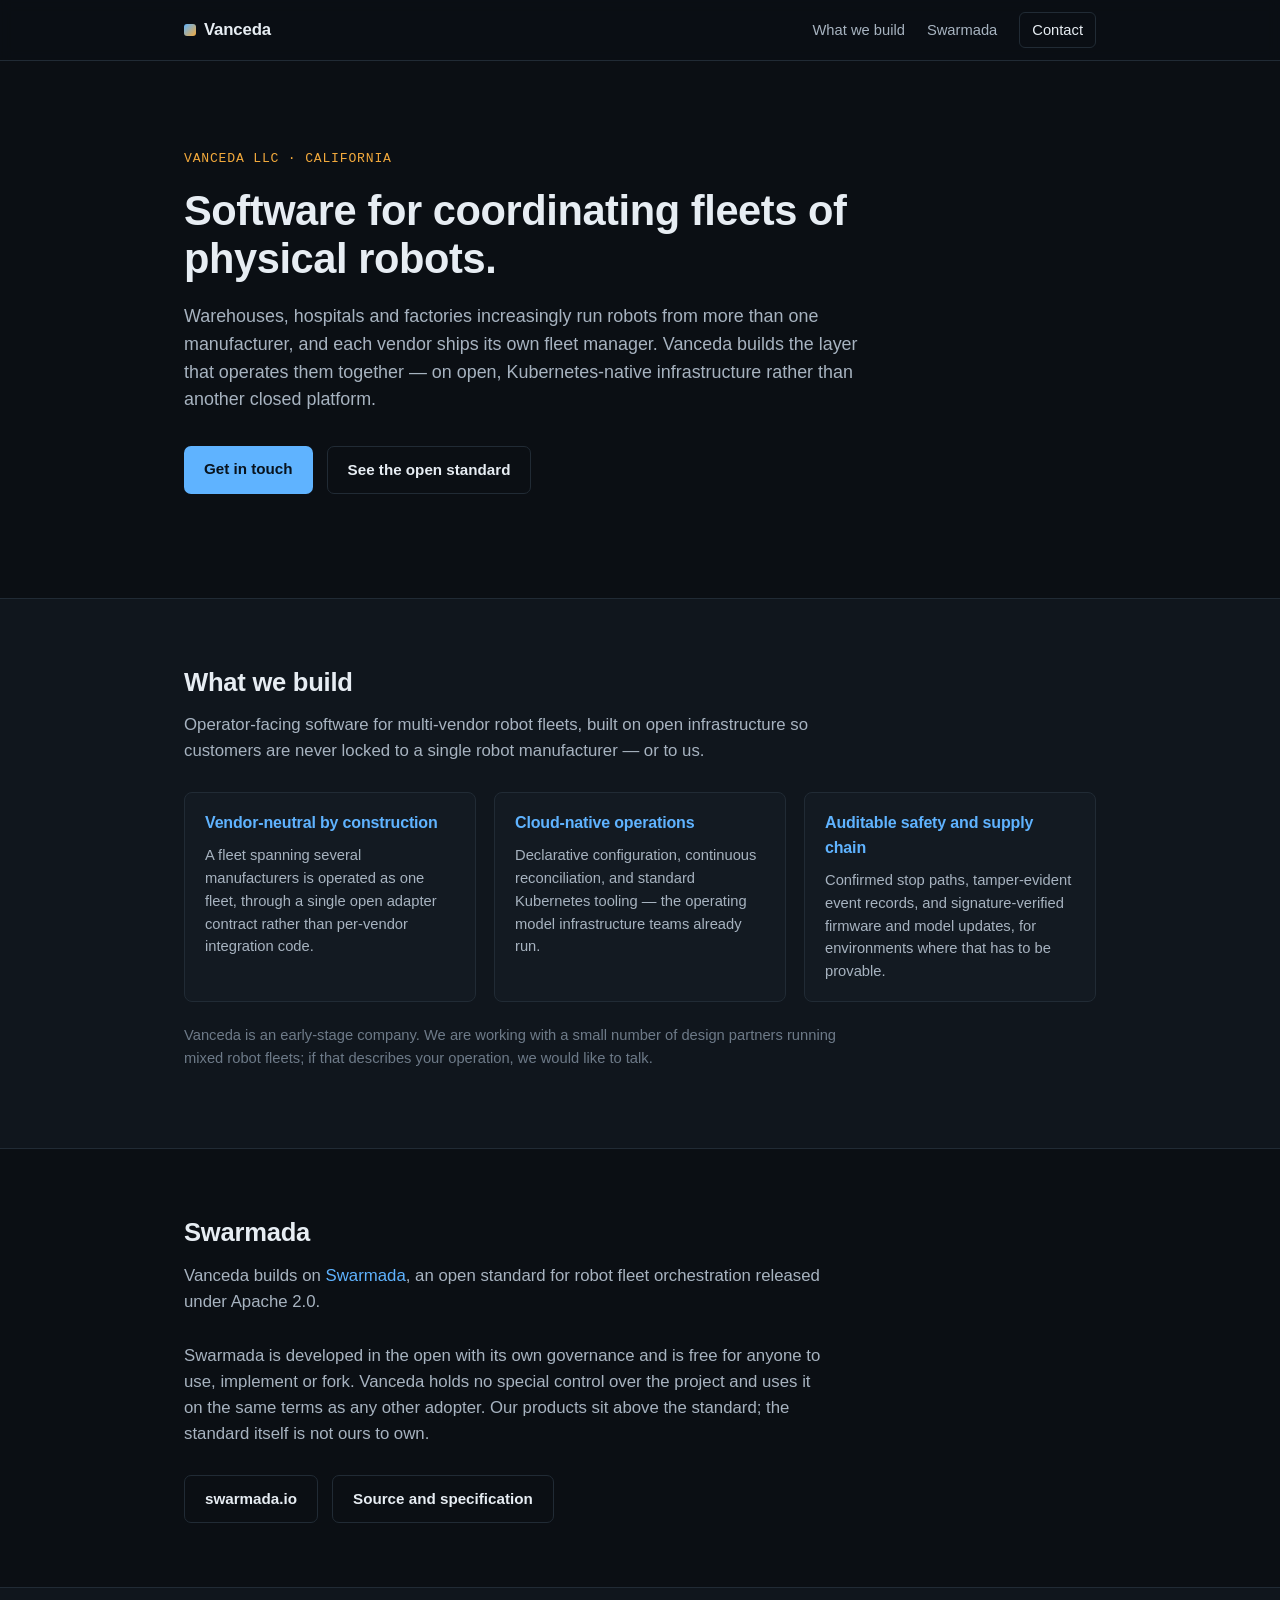
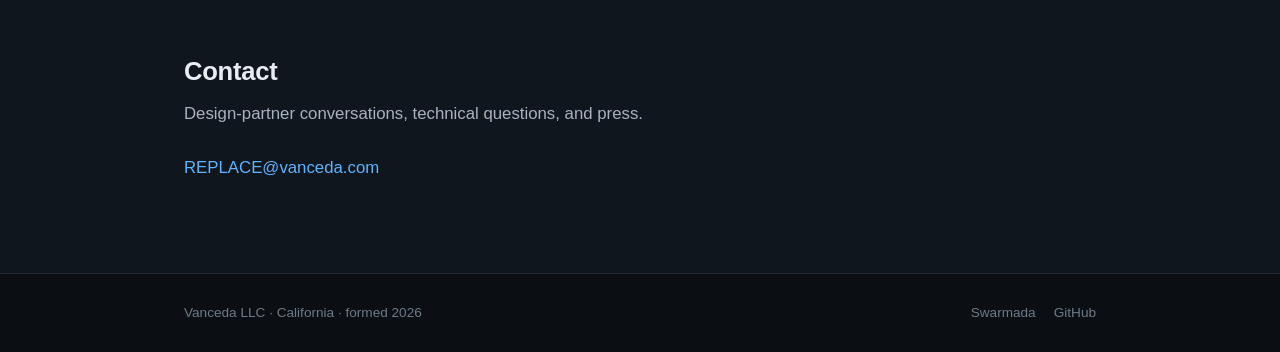
==== index.html @ cc13f96a "Add vanceda.com landing page Signed-off-by: Alex Bahel <alex@vanceda.com>" ====
<!DOCTYPE html>
<html lang="en">
<head>
<meta charset="utf-8">
<meta name="viewport" content="width=device-width, initial-scale=1">
<title>Vanceda — robot fleet orchestration software</title>
<meta name="description" content="Vanceda LLC builds software for coordinating fleets of physical robots across vendors, on open, Kubernetes-native infrastructure.">
<link rel="stylesheet" href="styles.css">
<link rel="icon" href="data:,">
</head>
<body>

<header class="site-header">
  <div class="wrap header-row">
    <a class="brand" href="#top"><span class="brand-mark"></span>Vanceda</a>
    <nav class="site-nav">
      <a href="#what">What we build</a>
      <a href="#swarmada">Swarmada</a>
      <a class="nav-cta" href="#contact">Contact</a>
    </nav>
  </div>
</header>

<main id="top">

  <section class="hero">
    <div class="wrap">
      <p class="eyebrow">Vanceda LLC · California</p>
      <h1>Software for coordinating fleets of physical robots.</h1>
      <p class="hero-sub">
        Warehouses, hospitals and factories increasingly run robots from more than one
        manufacturer, and each vendor ships its own fleet manager. Vanceda builds the
        layer that operates them together — on open, Kubernetes-native infrastructure
        rather than another closed platform.
      </p>
      <div class="hero-actions">
        <a class="btn btn-primary" href="#contact">Get in touch</a>
        <a class="btn btn-secondary" href="https://swarmada.io">See the open standard</a>
      </div>
    </div>
  </section>

  <section id="what" class="gap">
    <div class="wrap">
      <h2>What we build</h2>
      <p class="section-lede">
        Operator-facing software for multi-vendor robot fleets, built on open
        infrastructure so customers are never locked to a single robot manufacturer —
        or to us.
      </p>
      <div class="status-grid">
        <div class="status-card">
          <h3>Vendor-neutral by construction</h3>
          <p>A fleet spanning several manufacturers is operated as one fleet, through a
             single open adapter contract rather than per-vendor integration code.</p>
        </div>
        <div class="status-card">
          <h3>Cloud-native operations</h3>
          <p>Declarative configuration, continuous reconciliation, and standard
             Kubernetes tooling — the operating model infrastructure teams already run.</p>
        </div>
        <div class="status-card">
          <h3>Auditable safety and supply chain</h3>
          <p>Confirmed stop paths, tamper-evident event records, and signature-verified
             firmware and model updates, for environments where that has to be provable.</p>
        </div>
      </div>
      <p class="section-note">
        Vanceda is an early-stage company. We are working with a small number of design
        partners running mixed robot fleets; if that describes your operation, we would
        like to talk.
      </p>
    </div>
  </section>

  <section id="swarmada">
    <div class="wrap">
      <h2>Swarmada</h2>
      <p class="section-lede">
        Vanceda builds on <a href="https://swarmada.io">Swarmada</a>, an open standard
        for robot fleet orchestration released under Apache&nbsp;2.0.
      </p>
      <p class="section-lede">
        Swarmada is developed in the open with its own governance and is free for anyone
        to use, implement or fork. Vanceda holds no special control over the project and
        uses it on the same terms as any other adopter. Our products sit above the
        standard; the standard itself is not ours to own.
      </p>
      <div class="cta-actions">
        <a class="btn btn-secondary" href="https://swarmada.io">swarmada.io</a>
        <a class="btn btn-secondary" href="https://github.com/swarmada/swarmada">Source and specification</a>
      </div>
    </div>
  </section>

  <section id="contact" class="cta">
    <div class="wrap">
      <h2>Contact</h2>
      <p class="section-lede">
        Design-partner conversations, technical questions, and press.
      </p>
      <p class="section-lede">
        <a href="mailto:REPLACE@vanceda.com">REPLACE@vanceda.com</a>
      </p>
    </div>
  </section>

</main>

<footer class="site-footer">
  <div class="wrap footer-row">
    <span>Vanceda LLC · California · formed 2026</span>
    <nav>
      <a href="https://swarmada.io">Swarmada</a>
      <a href="https://github.com/swarmada/swarmada">GitHub</a>
    </nav>
  </div>
</footer>

</body>
</html>
---- styles.css ----
:root {
  --bg: #0b0f14;
  --bg-raised: #10161d;
  --bg-card: #131a22;
  --border: #212b35;
  --text: #e7edf3;
  --text-dim: #a7b3c0;
  --text-faint: #6d7a88;
  --accent: #5fb3ff;
  --accent-dim: #2a4a63;
  --gap-color: #f2a93c;
  --gap-bg: #2a2013;
  --mono: ui-monospace, SFMono-Regular, "SF Mono", Menlo, Consolas, "Liberation Mono", monospace;
  --sans: -apple-system, BlinkMacSystemFont, "Segoe UI", Inter, Roboto, Helvetica, Arial, sans-serif;
  --max-w: 960px;
}

* { box-sizing: border-box; }

html { scroll-behavior: smooth; }

body {
  margin: 0;
  background: var(--bg);
  color: var(--text);
  font-family: var(--sans);
  line-height: 1.55;
  -webkit-font-smoothing: antialiased;
}

.wrap {
  max-width: var(--max-w);
  margin: 0 auto;
  padding: 0 24px;
}

a { color: var(--accent); text-decoration: none; }
a:hover { text-decoration: underline; }

h1, h2, h3 { font-weight: 650; letter-spacing: -0.01em; color: var(--text); }

code {
  font-family: var(--mono);
  font-size: 0.92em;
  background: var(--bg-raised);
  border: 1px solid var(--border);
  padding: 0.1em 0.4em;
  border-radius: 4px;
}

/* header */
.site-header {
  border-bottom: 1px solid var(--border);
  position: sticky;
  top: 0;
  background: rgba(11, 15, 20, 0.9);
  backdrop-filter: blur(6px);
  z-index: 10;
}

.header-row {
  display: flex;
  align-items: center;
  justify-content: space-between;
  height: 60px;
}

.brand {
  display: flex;
  align-items: center;
  gap: 8px;
  color: var(--text);
  font-weight: 650;
  font-size: 1.05rem;
  letter-spacing: -0.01em;
}
.brand:hover { text-decoration: none; }

.brand-mark {
  width: 12px;
  height: 12px;
  border-radius: 3px;
  background: linear-gradient(135deg, var(--accent), var(--gap-color));
  display: inline-block;
}

.site-nav { display: flex; align-items: center; gap: 22px; }
.site-nav a { color: var(--text-dim); font-size: 0.92rem; }
.site-nav a:hover { color: var(--text); text-decoration: none; }
.nav-cta {
  color: var(--text) !important;
  border: 1px solid var(--border);
  padding: 6px 12px;
  border-radius: 6px;
}
.nav-cta:hover { border-color: var(--accent); }

/* sections */
section { padding: 64px 0; }
section h2 { font-size: 1.6rem; margin: 0 0 10px; }
.section-lede { color: var(--text-dim); font-size: 1.05rem; max-width: 640px; margin: 0 0 28px; }
.section-note { color: var(--text-faint); font-size: 0.92rem; max-width: 680px; margin-top: 22px; }

/* hero */
.hero { padding: 88px 0 64px; }
.eyebrow {
  font-family: var(--mono);
  font-size: 0.82rem;
  color: var(--gap-color);
  text-transform: uppercase;
  letter-spacing: 0.06em;
  margin: 0 0 18px;
}
.hero h1 {
  font-size: 2.6rem;
  line-height: 1.15;
  margin: 0 0 20px;
  max-width: 760px;
}
.hero-sub {
  font-size: 1.12rem;
  color: var(--text-dim);
  max-width: 680px;
  margin: 0 0 32px;
}
.hero-actions { display: flex; gap: 14px; margin-bottom: 40px; flex-wrap: wrap; }

.btn {
  display: inline-block;
  padding: 11px 20px;
  border-radius: 7px;
  font-size: 0.95rem;
  font-weight: 600;
}
.btn:hover { text-decoration: none; }
.btn-primary { background: var(--accent); color: #08131e; }
.btn-primary:hover { background: #7ec1ff; }
.btn-secondary { border: 1px solid var(--border); color: var(--text); }
.btn-secondary:hover { border-color: var(--accent); color: var(--accent); }

.hero-code, .code-block {
  background: var(--bg-raised);
  border: 1px solid var(--border);
  border-radius: 8px;
  padding: 20px 22px;
  overflow-x: auto;
  font-family: var(--mono);
  font-size: 0.86rem;
  line-height: 1.6;
  max-width: 680px;
}
.hero-code code, .code-block code {
  background: none;
  border: none;
  padding: 0;
  font-size: inherit;
  white-space: pre;
}
.c-com { color: var(--text-faint); }
.c-key { color: #8fd0ff; }
.c-str { color: #b8e6a1; }
.c-num { color: var(--gap-color); }

/* gap stack */
.gap { background: var(--bg-raised); border-top: 1px solid var(--border); border-bottom: 1px solid var(--border); }
.stack {
  border: 1px solid var(--border);
  border-radius: 8px;
  overflow: hidden;
  max-width: 720px;
}
.stack-row {
  display: flex;
  justify-content: space-between;
  align-items: center;
  padding: 14px 18px;
  border-bottom: 1px solid var(--border);
  background: var(--bg-card);
}
.stack-row:last-child { border-bottom: none; }
.stack-layer { font-weight: 600; }
.stack-owner { color: var(--text-dim); font-size: 0.92rem; text-align: right; }
.stack-row-gap {
  background: var(--gap-bg);
  border-top: 1px solid #4a3a1c;
  border-bottom: 1px solid #4a3a1c;
}
.stack-owner-gap { color: var(--gap-color); font-weight: 600; }
.stack-owner-gap strong { color: var(--gap-color); }

/* analogy table */
.analogy {
  border-collapse: collapse;
  width: 100%;
  max-width: 560px;
  font-size: 0.95rem;
}
.analogy th, .analogy td {
  text-align: left;
  padding: 10px 16px;
  border-bottom: 1px solid var(--border);
}
.analogy th { color: var(--text-faint); font-weight: 600; font-size: 0.82rem; text-transform: uppercase; letter-spacing: 0.04em; }
.analogy td:first-child { color: var(--text-dim); }

/* status */
.status-grid {
  display: grid;
  grid-template-columns: repeat(3, 1fr);
  gap: 18px;
}
.status-card {
  background: var(--bg-card);
  border: 1px solid var(--border);
  border-radius: 8px;
  padding: 18px 20px;
}
.status-card h3 { font-size: 1rem; margin: 0 0 8px; color: var(--accent); }
.status-card p { margin: 0; color: var(--text-dim); font-size: 0.92rem; }

/* cta */
.cta { background: var(--bg-raised); border-top: 1px solid var(--border); }
.cta-actions { display: flex; gap: 14px; flex-wrap: wrap; margin-top: 8px; }

/* footer */
.site-footer { border-top: 1px solid var(--border); padding: 28px 0; }
.footer-row {
  display: flex;
  justify-content: space-between;
  align-items: center;
  flex-wrap: wrap;
  gap: 12px;
  color: var(--text-faint);
  font-size: 0.85rem;
}
.footer-row nav { display: flex; gap: 18px; }
.footer-row nav a { color: var(--text-faint); }
.footer-row nav a:hover { color: var(--text-dim); }

@media (max-width: 720px) {
  .site-nav { gap: 14px; }
  .site-nav a:not(.nav-cta) { display: none; }
  .hero h1 { font-size: 2rem; }
  .status-grid { grid-template-columns: 1fr; }
  .stack-row { flex-direction: column; align-items: flex-start; gap: 4px; }
  .stack-owner { text-align: left; }
}
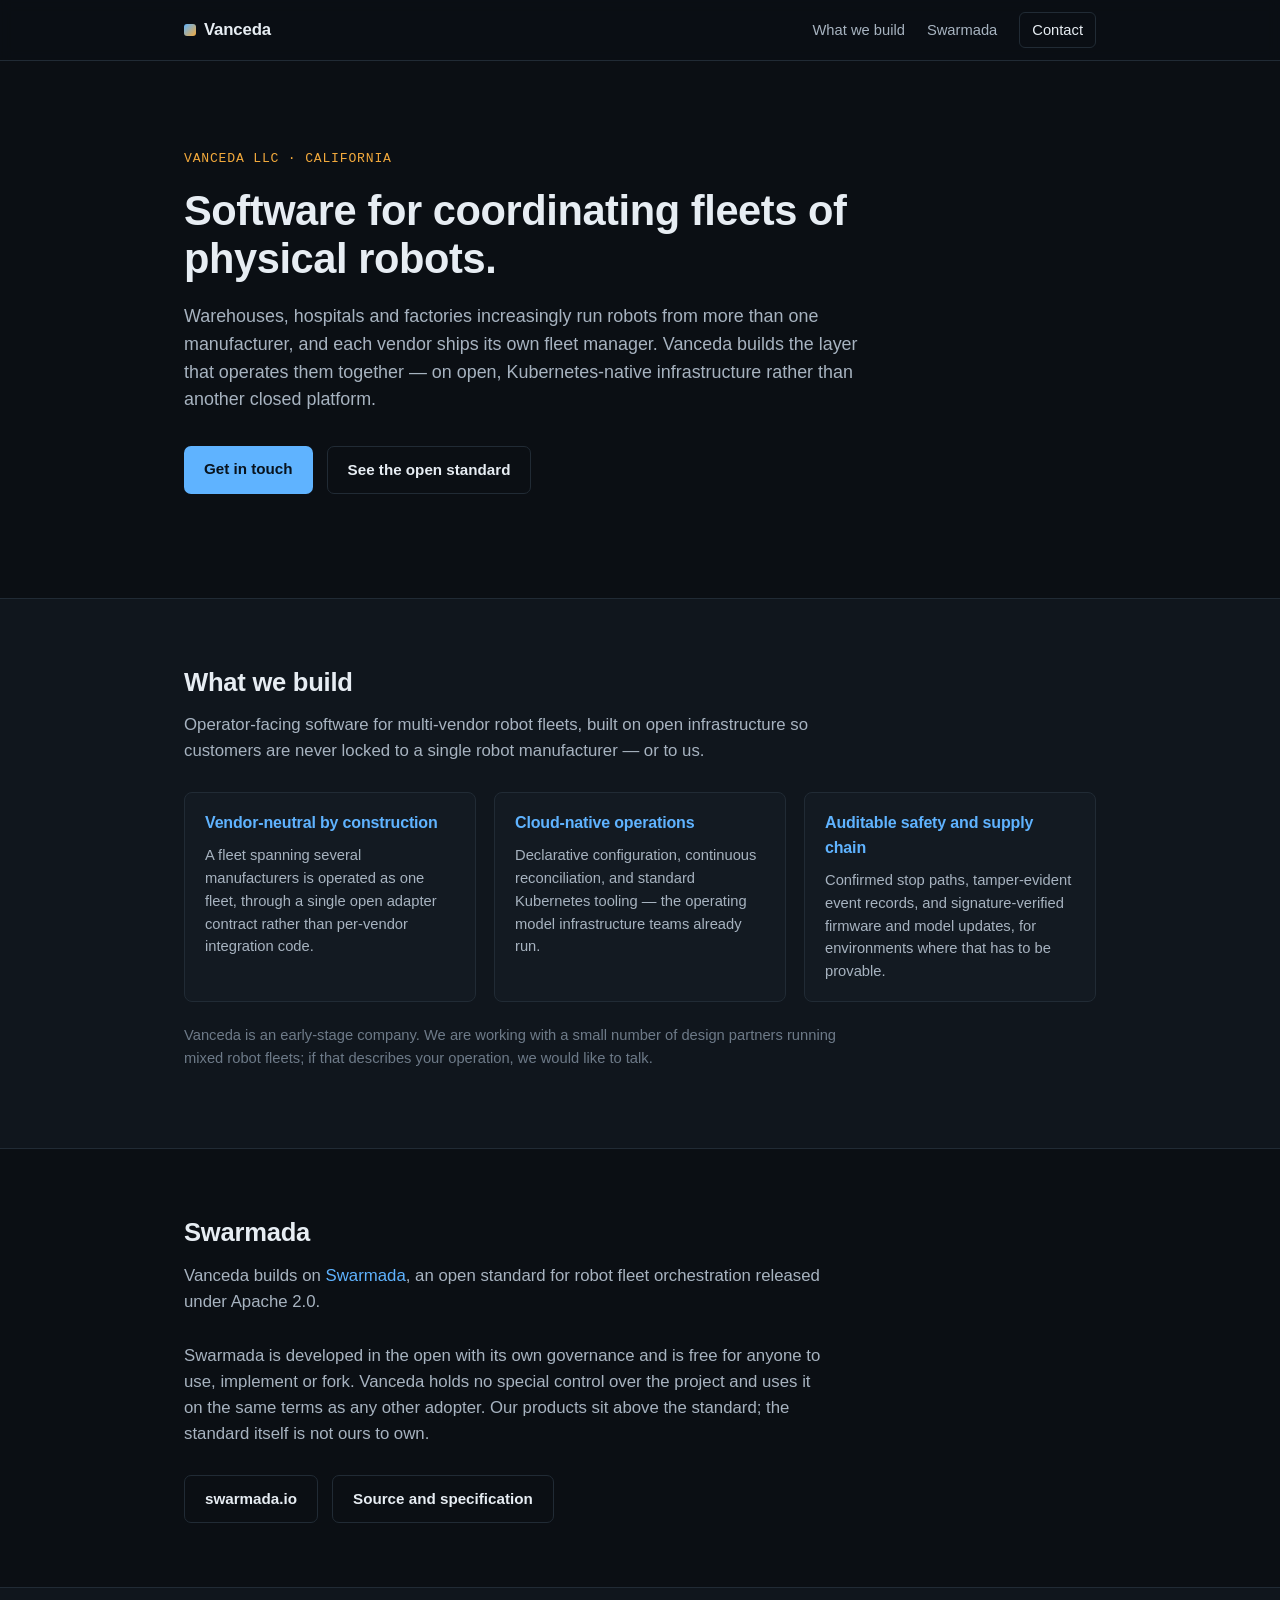
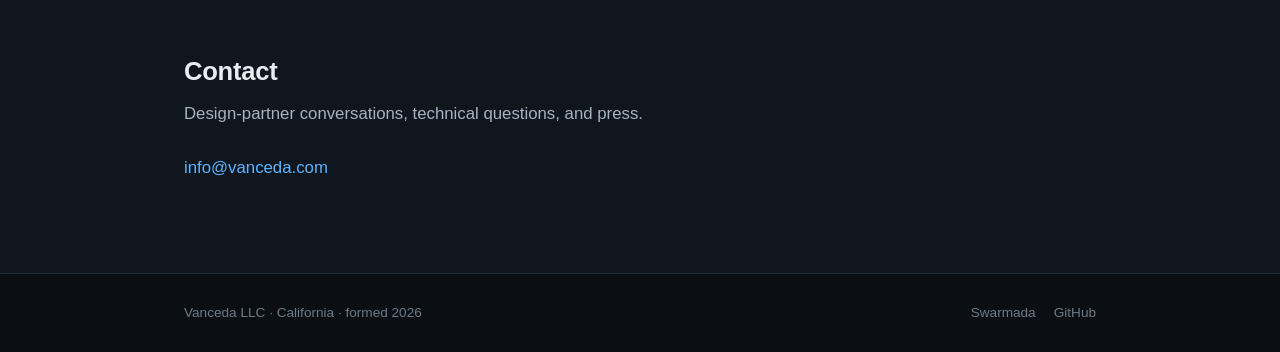
==== commit a3e3e70b: "Updated email" ====
--- a/index.html
+++ b/index.html
@@ -100,7 +100,7 @@
         Design-partner conversations, technical questions, and press.
       </p>
       <p class="section-lede">
-        <a href="mailto:REPLACE@vanceda.com">REPLACE@vanceda.com</a>
+        <a href="mailto:info@vanceda.com">info@vanceda.com</a>
       </p>
     </div>
   </section>
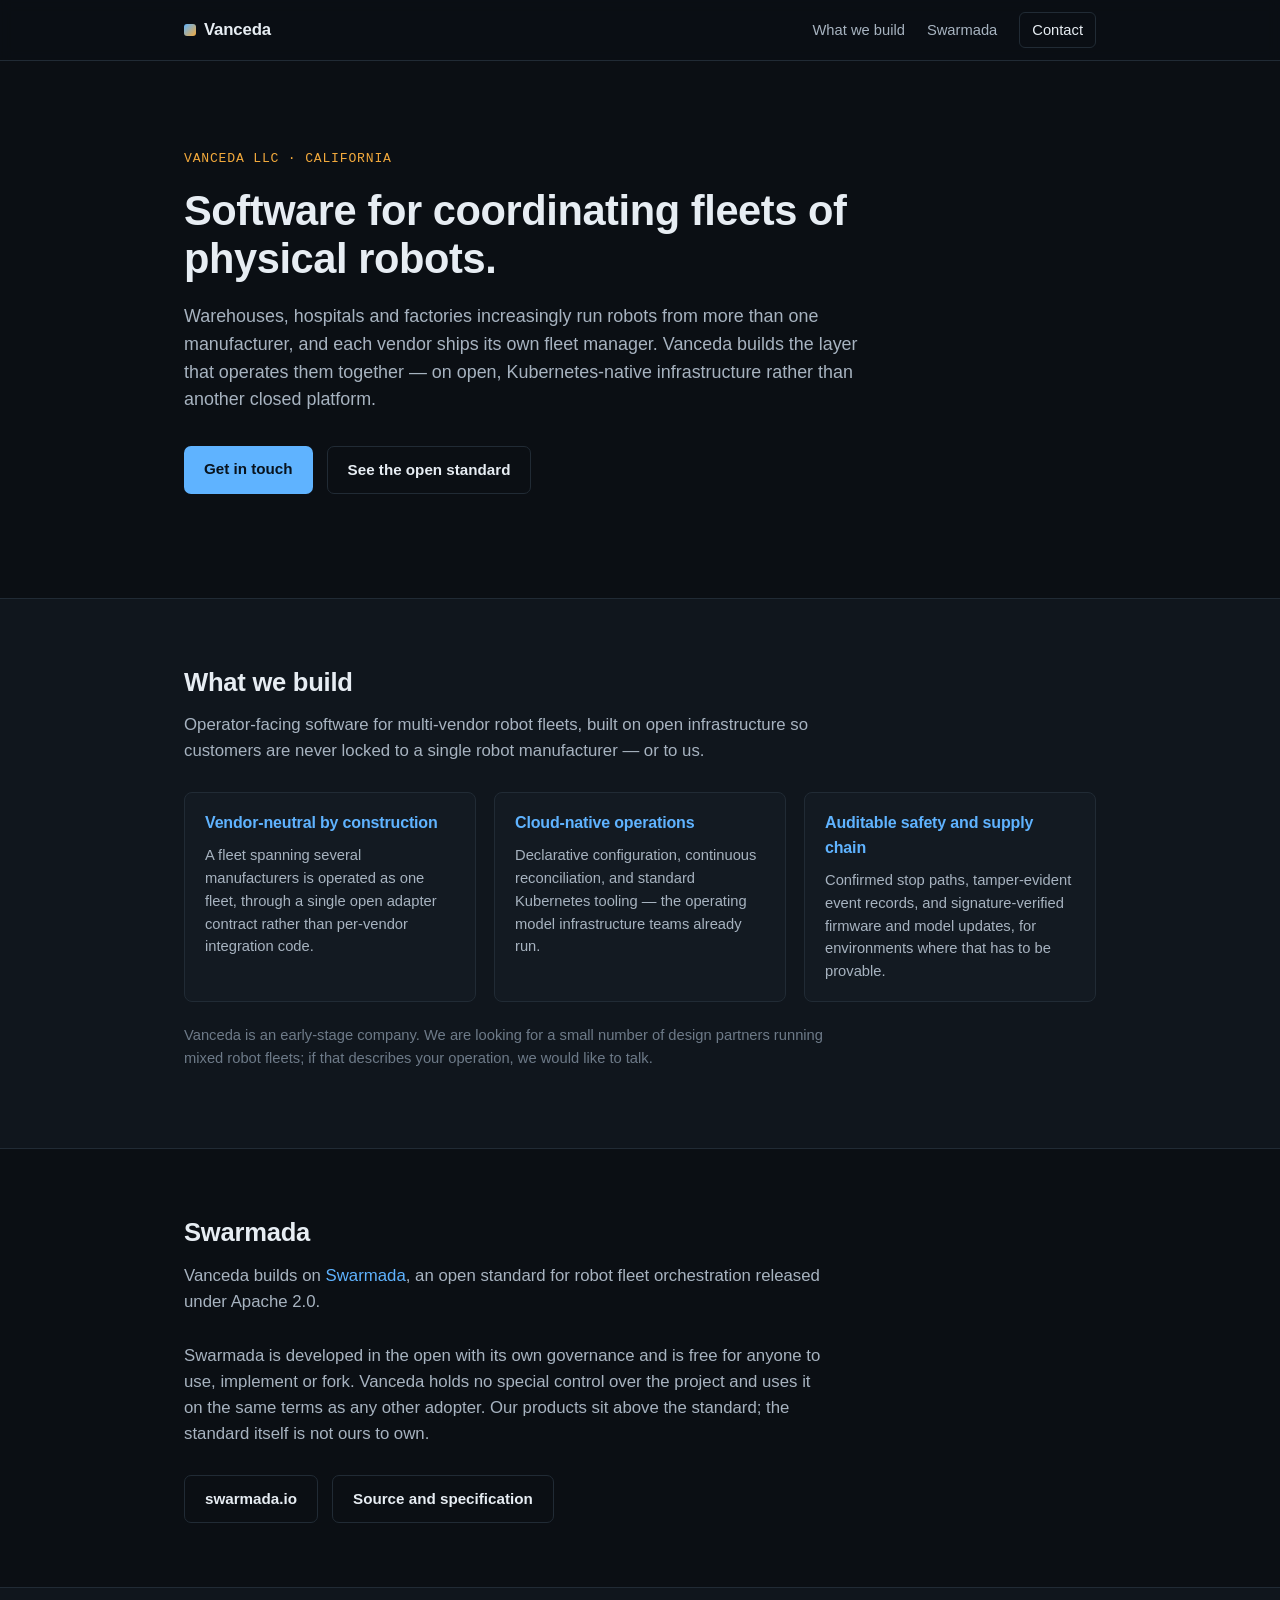
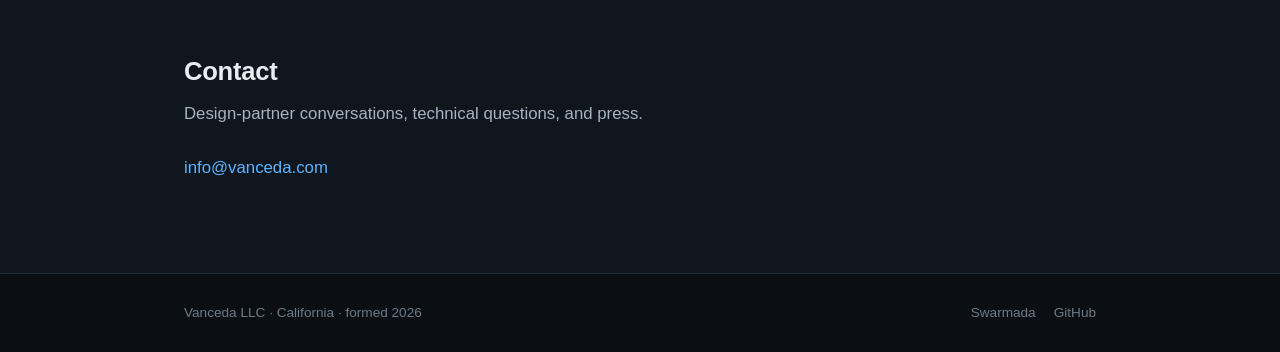
==== commit 41fd55ee: "Say design partners are sought, not engaged No design partner is signed yet; the site now matches th" ====
--- a/index.html
+++ b/index.html
@@ -66,7 +66,7 @@
         </div>
       </div>
       <p class="section-note">
-        Vanceda is an early-stage company. We are working with a small number of design
+        Vanceda is an early-stage company. We are looking for a small number of design
         partners running mixed robot fleets; if that describes your operation, we would
         like to talk.
       </p>
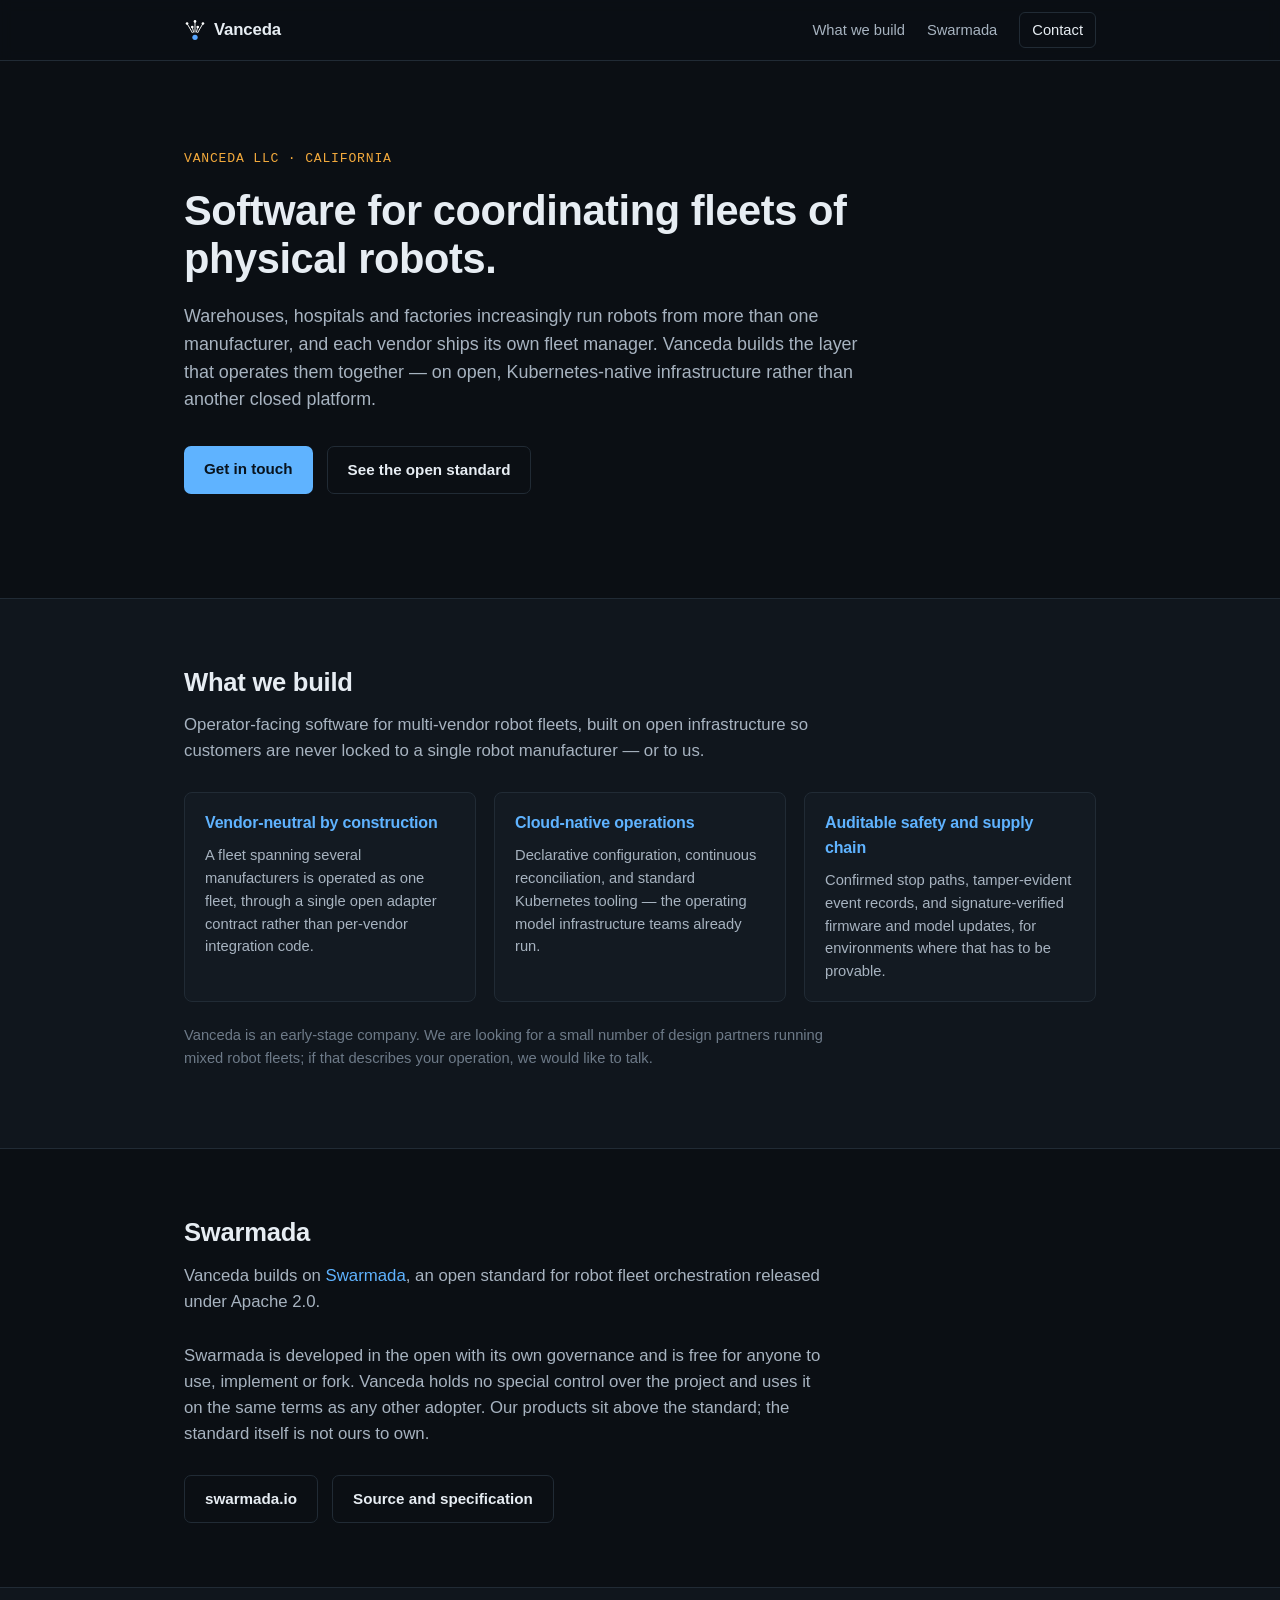
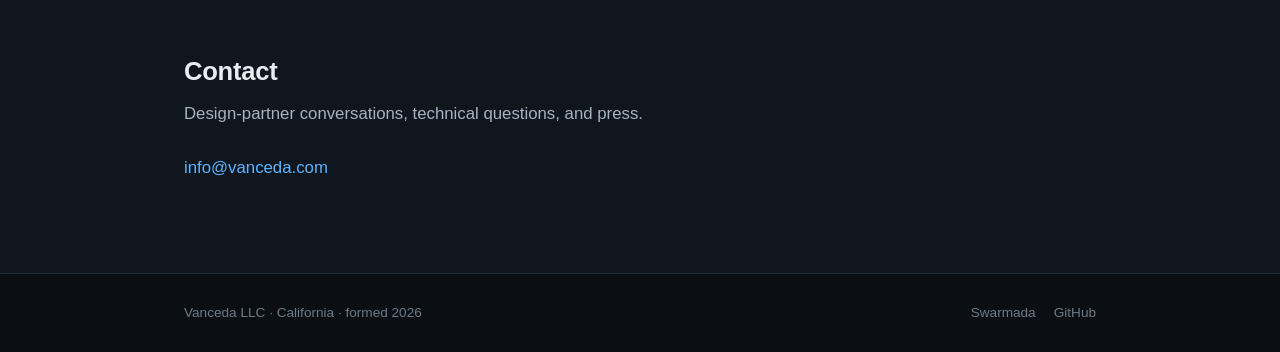
==== commit a409a433: "Fix nav logo: render Vanceda logomark instead of placeholder swatch The nav brand-mark was an empty " ====
--- a/index.html
+++ b/index.html
@@ -12,7 +12,7 @@
 
 <header class="site-header">
   <div class="wrap header-row">
-    <a class="brand" href="#top"><span class="brand-mark"></span>Vanceda</a>
+    <a class="brand" href="#top"><svg class="brand-mark" viewBox="14.5 35.0 83.0 83.0" width="22" height="22" role="img" aria-label="Vanceda"><g fill="none" stroke="#fff" stroke-width="3.5" stroke-linecap="round"><path d="M26,52.04 L46,86.68"/><path d="M45.65,65.36 L50.82,84.68"/><path d="M56,44 L56,84"/><path d="M66.35,65.36 L61.18,84.68"/><path d="M86,52.04 L66,86.68"/></g><g fill="#fff"><circle cx="26" cy="52.04" r="5"/><circle cx="45.65" cy="65.36" r="5"/><circle cx="56" cy="44" r="5"/><circle cx="66.35" cy="65.36" r="5"/><circle cx="86" cy="52.04" r="5"/></g><circle cx="56" cy="104" r="10" fill="#58a6ff"/></svg>Vanceda</a>
     <nav class="site-nav">
       <a href="#what">What we build</a>
       <a href="#swarmada">Swarmada</a>
--- a/styles.css
+++ b/styles.css
@@ -77,11 +77,8 @@
 .brand:hover { text-decoration: none; }
 
 .brand-mark {
-  width: 12px;
-  height: 12px;
-  border-radius: 3px;
-  background: linear-gradient(135deg, var(--accent), var(--gap-color));
   display: inline-block;
+  flex: none;
 }
 
 .site-nav { display: flex; align-items: center; gap: 22px; }
